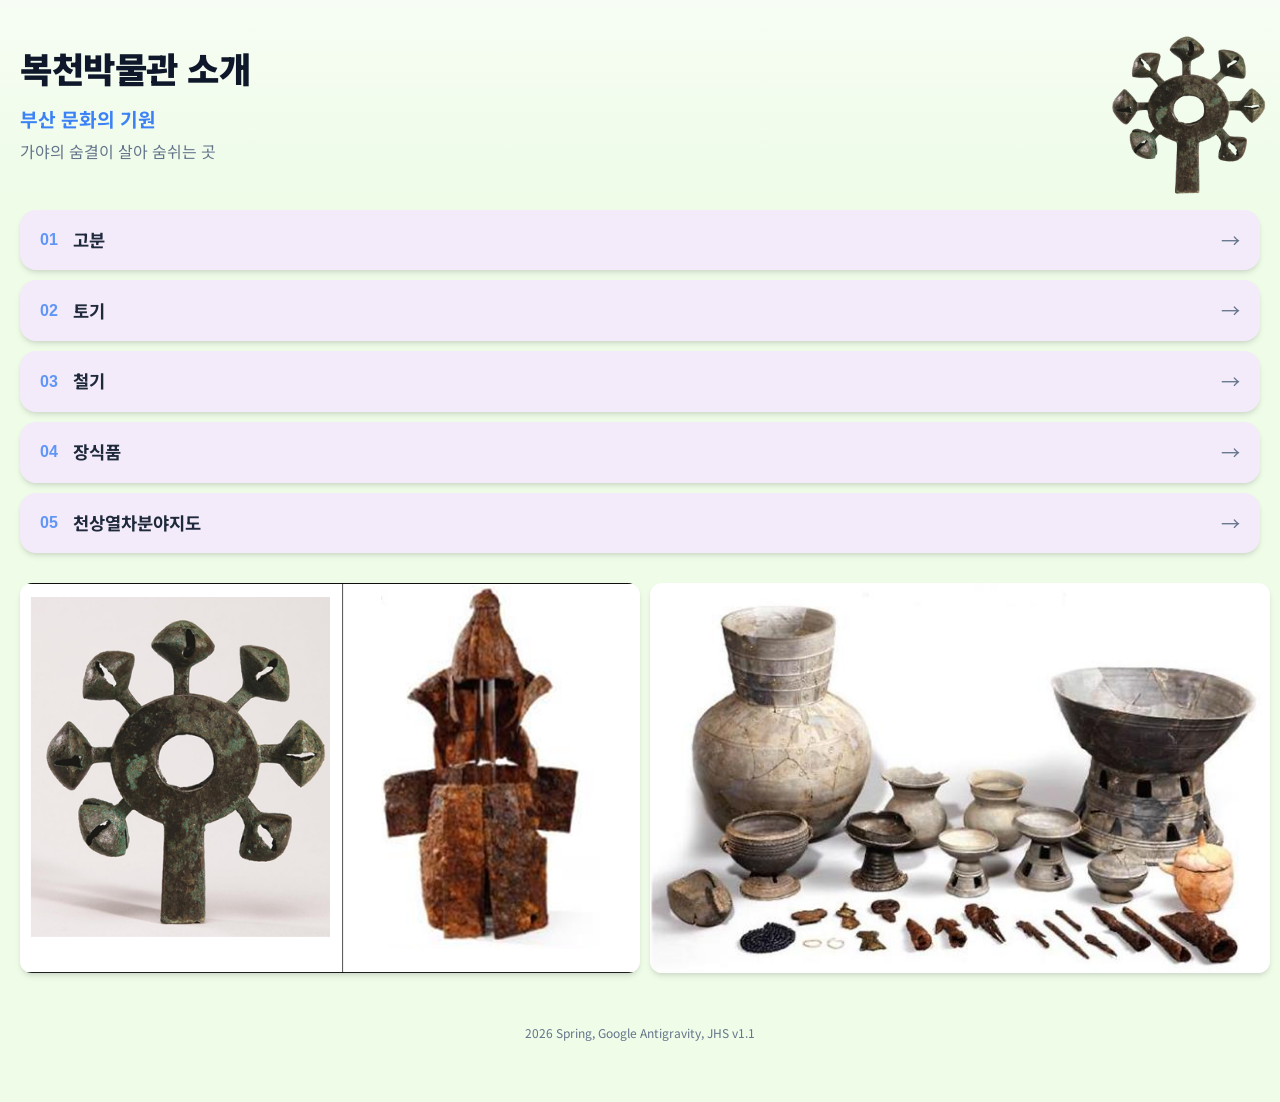
==== index.html @ 8744fbca "Add home screen icon and manifest.json" ====
<!DOCTYPE html>
<html lang="ko">
<head>
    <meta charset="UTF-8">
    <meta name="viewport" content="width=device-width, initial-scale=1.0, maximum-scale=1.0, user-scalable=no">
    <title>복천박물관 소개</title>
    <meta name="description" content="가야의 숨결이 살아 숨 쉬는 부산 복천박물관 모바일 안내">
    <link rel="stylesheet" href="css/styles.css">
    <link rel="preconnect" href="https://fonts.googleapis.com">
    <link rel="preconnect" href="https://fonts.gstatic.com" crossorigin>
    <link href="https://fonts.googleapis.com/css2?family=Noto+Sans+KR:wght@400;500;700;900&display=swap" rel="stylesheet">
    <link rel="icon" type="image/png" href="images/p_1.png">
    <link rel="apple-touch-icon" href="images/p_1.png">
    <link rel="manifest" href="manifest.json">
</head>
<body>
    <header class="header-section">
        <div class="title-container">
            <h1>복천박물관 소개</h1>
            <p class="subtitle">부산 문화의 기원</p>
            <p class="description">가야의 숨결이 살아 숨쉬는 곳</p>
        </div>
        <img src="images/p_1-re.png" alt="복천박물관 유물" class="header-deco-img">
    </header>

    <main class="content-section">
        <div class="category-list">
            <a href="#tomb" class="category-box" data-category="고분">
                <span class="box-number">01</span>
                <h3>고분</h3>
                <span class="arrow">→</span>
            </a>
            <a href="#pottery" class="category-box" data-category="토기">
                <span class="box-number">02</span>
                <h3>토기</h3>
                <span class="arrow">→</span>
            </a>
            <a href="#iron" class="category-box" data-category="철기">
                <span class="box-number">03</span>
                <h3>철기</h3>
                <span class="arrow">→</span>
            </a>
            <a href="#ornament" class="category-box" data-category="장식품">
                <span class="box-number">04</span>
                <h3>장식품</h3>
                <span class="arrow">→</span>
            </a>
            <a href="map.html" class="category-box" data-category="천상열차분야지도">
                <span class="box-number">05</span>
                <h3>천상열차분야지도</h3>
                <span class="arrow">→</span>
            </a>
        </div>
        
        <div class="bottom-images">
            <img src="images/b_2.jpg" alt="복천박물관 전경">
            <img src="images/b_3.jpg" alt="복천박물관 관련 이미지">
        </div>
        
        <div class="footer-text">
            2026 Spring, Google Antigravity, JHS v1.1
        </div>
    </main>

    <script src="js/main.js"></script>
</body>
</html>
---- css/styles.css ----
:root {
    --primary-color: #3b82f6;
    --primary-light: #eaddff;
    --bg-color: #eefce8; /* 옅은 연두색 */
    --text-color: #1e293b;
    --text-light: #64748b;
    --card-bg: #f4ebfa; /* 옅은 보라색 */
    --shadow: 0 4px 6px -1px rgba(0, 0, 0, 0.1), 0 2px 4px -1px rgba(0, 0, 0, 0.06);
    --shadow-hover: 0 10px 15px -3px rgba(0, 0, 0, 0.1), 0 4px 6px -2px rgba(0, 0, 0, 0.05);
}

* {
    margin: 0;
    padding: 0;
    box-sizing: border-box;
    -webkit-tap-highlight-color: transparent;
}

body {
    font-family: 'Noto Sans KR', sans-serif;
    background-color: var(--bg-color);
    color: var(--text-color);
    line-height: 1.6;
    overflow-x: hidden;
}

/* Header Section */
.header-section {
    padding: 40px 20px 20px;
    background: linear-gradient(180deg, #f7fdf4 0%, var(--bg-color) 100%);
    text-align: left;
    position: relative;
}

.header-deco-img {
    position: absolute;
    bottom: 0px;
    right: 12px;
    width: 165px;
    height: auto;
    opacity: 0.9;
    animation: slideInUp 0.8s ease-out 0.2s both;
    pointer-events: none;
}

.title-container {
    margin-bottom: 15px;
    animation: fadeInDown 0.8s ease-out;
}

.title-container h1 {
    font-size: 2.2rem;
    font-weight: 900;
    color: #0f172a;
    margin-bottom: 8px;
    letter-spacing: -0.5px;
}

.title-container .subtitle {
    font-size: 1.2rem;
    font-weight: 700;
    color: var(--primary-color);
    margin-bottom: 4px;
}

.title-container .description {
    font-size: 1rem;
    font-weight: 400;
    color: var(--text-light);
}

.hero-image {
    width: 100%;
    border-radius: 20px;
    overflow: hidden;
    box-shadow: var(--shadow);
    margin-bottom: 10px;
    animation: fadeIn 1s ease-out 0.3s both;
}

.hero-image img {
    width: 100%;
    height: auto;
    display: block;
    object-fit: cover;
    max-height: 350px;
}

/* Content Section */
.content-section {
    padding: 10px 20px 20px;
    padding-bottom: 60px;
}

/* Category List */
.category-list {
    display: flex;
    flex-direction: column;
    gap: 10px;
    margin-bottom: 30px;
}

.category-box {
    display: flex;
    align-items: center;
    background: var(--card-bg);
    padding: 15px 20px;
    border-radius: 16px;
    text-decoration: none;
    color: var(--text-color);
    box-shadow: var(--shadow);
    transition: all 0.3s ease;
    animation: slideInUp 0.6s ease-out backwards;
}

/* Stagger animation delays for list items */
.category-box:nth-child(1) { animation-delay: 0.1s; }
.category-box:nth-child(2) { animation-delay: 0.2s; }
.category-box:nth-child(3) { animation-delay: 0.3s; }
.category-box:nth-child(4) { animation-delay: 0.4s; }
.category-box:nth-child(5) { animation-delay: 0.5s; }

.category-box:active {
    transform: scale(0.98);
    background-color: var(--primary-light);
}

.box-number {
    font-size: 1.0rem;
    font-weight: 900;
    color: var(--primary-color);
    opacity: 0.8;
    margin-right: 15px;
    font-family: sans-serif;
}

.category-box h3 {
    font-size: 1.1rem;
    font-weight: 700;
    flex-grow: 1;
}

.arrow {
    font-size: 1.2rem;
    color: var(--text-light);
    transition: transform 0.3s ease;
}

.category-box:hover {
    box-shadow: var(--shadow-hover);
    transform: translateY(-2px);
}

.category-box:hover .arrow {
    transform: translateX(5px);
    color: var(--primary-color);
}

/* Bottom Images */
.bottom-images {
    display: flex;
    flex-direction: row;
    gap: 10px;
    animation: fadeIn 1s ease-out 0.8s both;
}

.bottom-images img {
    flex: 1;
    width: 50%;
    height: auto;
    border-radius: 12px;
    box-shadow: var(--shadow);
}

/* Footer Text */
.footer-text {
    text-align: center;
    font-size: 0.75rem;
    color: var(--text-light);
    opacity: 0.1;
    margin-top: 50px;
    font-weight: 400;
    display: block;
    width: 100%;
    animation: fadeIn 1s ease-out 1s both;
}

/* Animations */
@keyframes fadeInDown {
    from {
        opacity: 0;
        transform: translateY(-20px);
    }
    to {
        opacity: 1;
        transform: translateY(0);
    }
}

@keyframes fadeIn {
    from { opacity: 0; }
    to { opacity: 1; }
}

@keyframes slideInUp {
    from {
        opacity: 0;
        transform: translateY(20px);
    }
    to {
        opacity: 1;
        transform: translateY(0);
    }
}

/* Subpage Back Button */
.back-button {
    display: inline-flex;
    align-items: center;
    color: var(--primary-color);
    text-decoration: none;
    font-weight: 700;
    margin-bottom: 15px;
    font-size: 1.1rem;
    align-self: flex-start;
}

.back-button span {
    margin-right: 5px;
}

/* Header Adjustments for Subpages */
.subpage-header {
    display: flex;
    flex-direction: column;
    padding: 20px 20px;
    background: transparent;
    text-align: left;
}

.subpage-header h1 {
    font-size: 1.8rem;
    font-weight: 900;
    color: #0f172a;
    letter-spacing: -0.5px;
    margin-bottom: 10px;
}
/* Accordion Styles */
.accordion {
    display: flex;
    flex-direction: column;
    gap: 10px;
    margin-bottom: 30px;
}

.accordion-item {
    background: var(--card-bg);
    border-radius: 12px;
    overflow: hidden;
    box-shadow: var(--shadow);
    animation: slideInUp 0.6s ease-out backwards;
}

.accordion-header {
    padding: 18px 20px;
    display: flex;
    justify-content: space-between;
    align-items: center;
    cursor: pointer;
    font-weight: 700;
    font-size: 1.1rem;
    color: var(--text-color);
    transition: background-color 0.3s;
}

.accordion-header:active {
    background-color: var(--primary-light);
}

.accordion-icon {
    transition: transform 0.3s;
    color: var(--primary-color);
}

.accordion-item.active .accordion-icon {
    transform: rotate(180deg);
}

.accordion-content {
    max-height: 0;
    overflow: hidden;
    transition: max-height 0.4s ease-out, padding 0.4s ease-out;
    background-color: #fff;
    color: var(--text-color);
    line-height: 1.7;
    font-size: 0.95rem;
}

.accordion-item.active .accordion-content {
    padding: 20px;
    max-height: 1000px; /* arbitrary large value */
    border-top: 1px solid var(--bg-color);
}
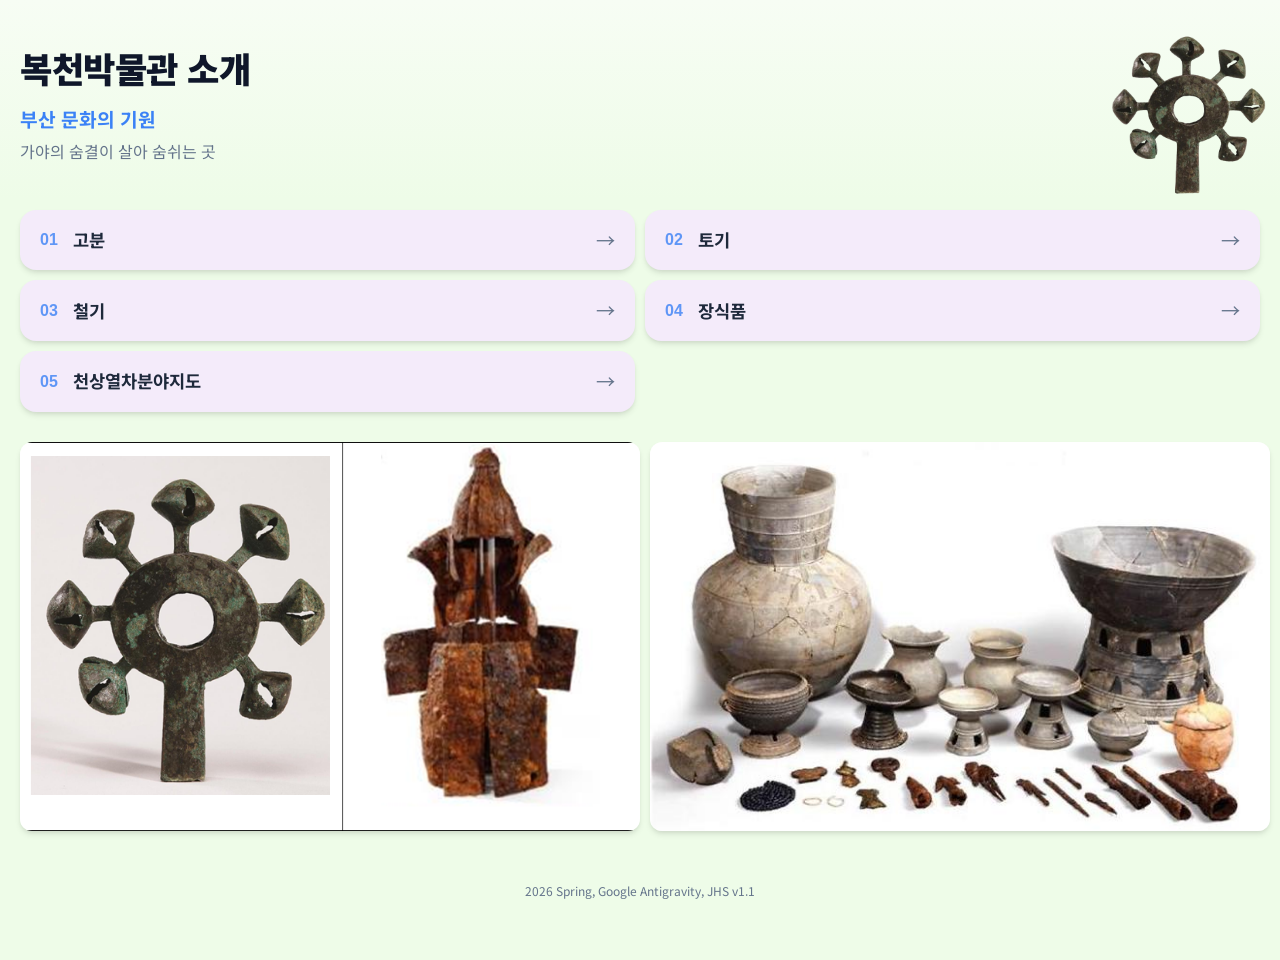
==== commit b8668217: "feat: 첫 화면 메뉴 2열 그리드 배치 및 토기/철기/장식품 하부메뉴 추가" ====
--- a/index.html
+++ b/index.html
@@ -30,21 +30,42 @@
                 <h3>고분</h3>
                 <span class="arrow">→</span>
             </a>
-            <a href="#pottery" class="category-box" data-category="토기">
+            <a href="#pottery" class="category-box" data-category="토기" id="pottery-btn">
                 <span class="box-number">02</span>
                 <h3>토기</h3>
                 <span class="arrow">→</span>
             </a>
-            <a href="#iron" class="category-box" data-category="철기">
+            <div class="submenu-container" id="pottery-submenu">
+                <a href="#horse-cup" class="submenu-item">
+                    <span class="submenu-bullet">•</span> 말머리모양 뿔잔
+                </a>
+                <a href="#turtle-vessel" class="submenu-item">
+                    <span class="submenu-bullet">•</span> 거북장식 원통형 그릇받침
+                </a>
+            </div>
+            <a href="#iron" class="category-box" data-category="철기" id="iron-btn">
                 <span class="box-number">03</span>
                 <h3>철기</h3>
                 <span class="arrow">→</span>
             </a>
-            <a href="#ornament" class="category-box" data-category="장식품">
+            <div class="submenu-container" id="iron-submenu">
+                <a href="#armor" class="submenu-item">
+                    <span class="submenu-bullet">•</span> 갑옷
+                </a>
+                <a href="#bells" class="submenu-item">
+                    <span class="submenu-bullet">•</span> 가지방울
+                </a>
+            </div>
+            <a href="#ornament" class="category-box" data-category="장식품" id="ornament-btn">
                 <span class="box-number">04</span>
                 <h3>장식품</h3>
                 <span class="arrow">→</span>
             </a>
+            <div class="submenu-container" id="ornament-submenu">
+                <a href="#crown" class="submenu-item">
+                    <span class="submenu-bullet">•</span> 금동관
+                </a>
+            </div>
             <a href="map.html" class="category-box" data-category="천상열차분야지도">
                 <span class="box-number">05</span>
                 <h3>천상열차분야지도</h3>
--- a/css/styles.css
+++ b/css/styles.css
@@ -94,10 +94,14 @@
 
 /* Category List */
 .category-list {
-    display: flex;
-    flex-direction: column;
+    display: grid;
+    grid-template-columns: repeat(2, 1fr);
     gap: 10px;
     margin-bottom: 30px;
+}
+
+.category-box:nth-child(5) {
+    grid-column: span 2;
 }
 
 .category-box {
@@ -154,6 +158,53 @@
 .category-box:hover .arrow {
     transform: translateX(5px);
     color: var(--primary-color);
+}
+
+.category-box.active .arrow {
+    transform: rotate(90deg) !important;
+    color: var(--primary-color);
+}
+
+/* Submenu Styles */
+.submenu-container {
+    display: none;
+    grid-column: span 2;
+    flex-direction: column;
+    gap: 8px;
+    padding: 5px 10px 15px;
+    margin-top: -5px;
+    margin-bottom: 10px;
+    animation: fadeIn 0.3s ease-out;
+}
+
+.submenu-container.active {
+    display: flex;
+}
+
+.submenu-item {
+    display: flex;
+    align-items: center;
+    background: #ffffff;
+    padding: 14px 20px;
+    border-radius: 12px;
+    text-decoration: none;
+    color: var(--text-color);
+    box-shadow: var(--shadow);
+    font-size: 0.95rem;
+    font-weight: 500;
+    transition: all 0.2s ease;
+    border-left: 4px solid var(--primary-color);
+}
+
+.submenu-item:hover {
+    background: var(--primary-light);
+    transform: translateX(5px);
+}
+
+.submenu-bullet {
+    color: var(--primary-color);
+    margin-right: 10px;
+    font-weight: bold;
 }
 
 /* Bottom Images */
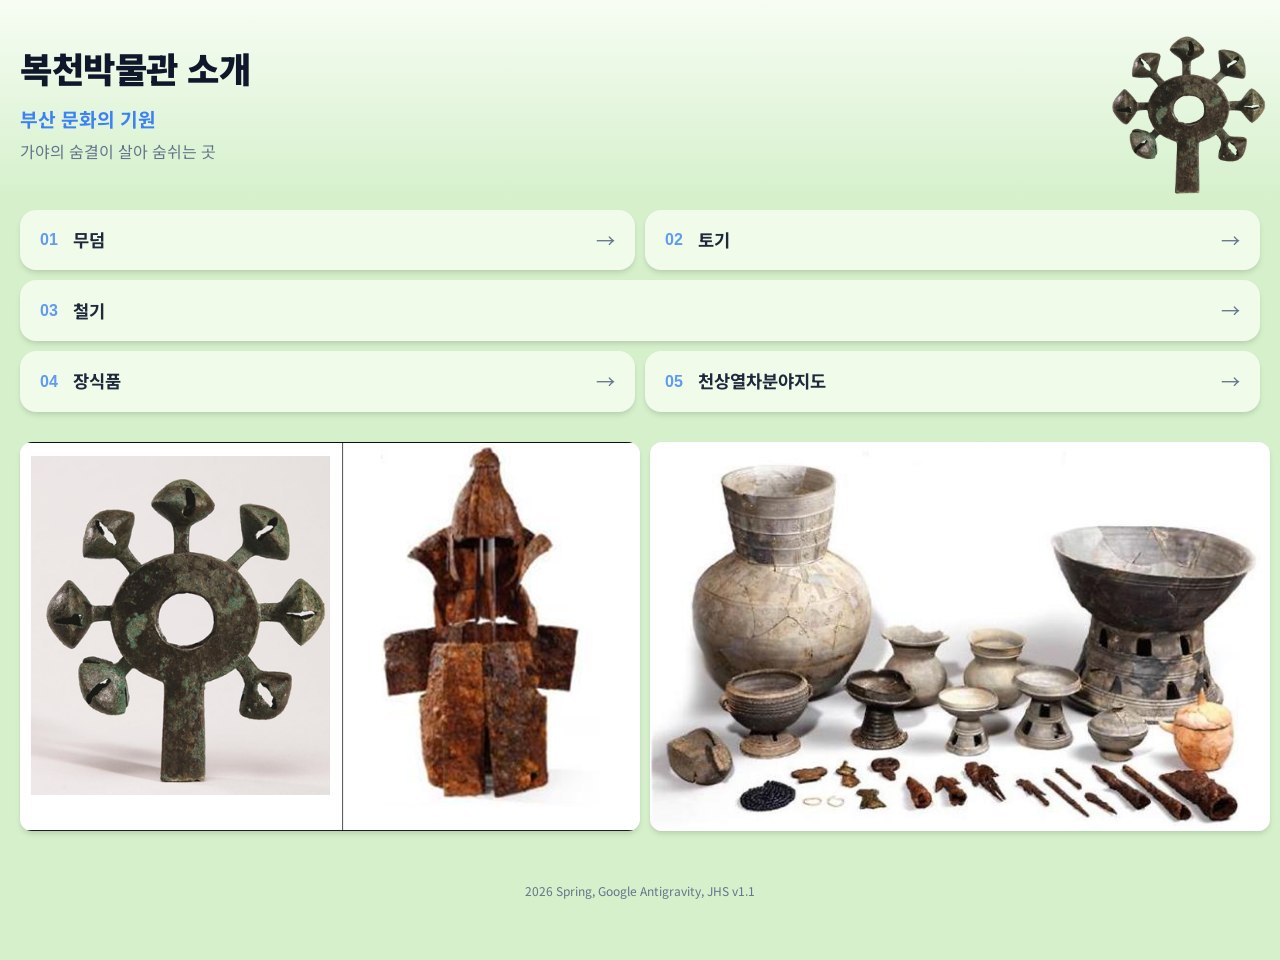
==== commit 807835e4: "style: 첫화면 '고분'을 '무덤'으로 변경 및 하부 메뉴 추가" ====
--- a/index.html
+++ b/index.html
@@ -25,11 +25,25 @@
 
     <main class="content-section">
         <div class="category-list">
-            <a href="#tomb" class="category-box" data-category="고분">
+            <a href="#tomb" class="category-box" data-category="무덤" id="tomb-btn">
                 <span class="box-number">01</span>
-                <h3>고분</h3>
+                <h3>무덤</h3>
                 <span class="arrow">→</span>
             </a>
+            <div class="submenu-container" id="tomb-submenu">
+                <a href="#stone-coffin" class="submenu-item">
+                    <span class="submenu-bullet">•</span> 돌널무덤(석관묘)
+                </a>
+                <a href="#pit-grave" class="submenu-item">
+                    <span class="submenu-bullet">•</span> 움무덤(토광묘)
+                </a>
+                <a href="#stone-chamber" class="submenu-item">
+                    <span class="submenu-bullet">•</span> 돌덧널무덤(석곽묘)
+                </a>
+                <a href="#jar-coffin" class="submenu-item">
+                    <span class="submenu-bullet">•</span> 독널무덤(옹관묘)
+                </a>
+            </div>
             <a href="#pottery" class="category-box" data-category="토기" id="pottery-btn">
                 <span class="box-number">02</span>
                 <h3>토기</h3>
--- a/css/styles.css
+++ b/css/styles.css
@@ -1,10 +1,10 @@
 :root {
     --primary-color: #3b82f6;
     --primary-light: #eaddff;
-    --bg-color: #eefce8; /* 옅은 연두색 */
+    --bg-color: #d5f0cb; /* 조금 더 진한 연두색 */
     --text-color: #1e293b;
     --text-light: #64748b;
-    --card-bg: #f4ebfa; /* 옅은 보라색 */
+    --card-bg: #f1fbe9; /* 배경과 조화로운 아주 연한 연두색 */
     --shadow: 0 4px 6px -1px rgba(0, 0, 0, 0.1), 0 2px 4px -1px rgba(0, 0, 0, 0.06);
     --shadow-hover: 0 10px 15px -3px rgba(0, 0, 0, 0.1), 0 4px 6px -2px rgba(0, 0, 0, 0.05);
 }
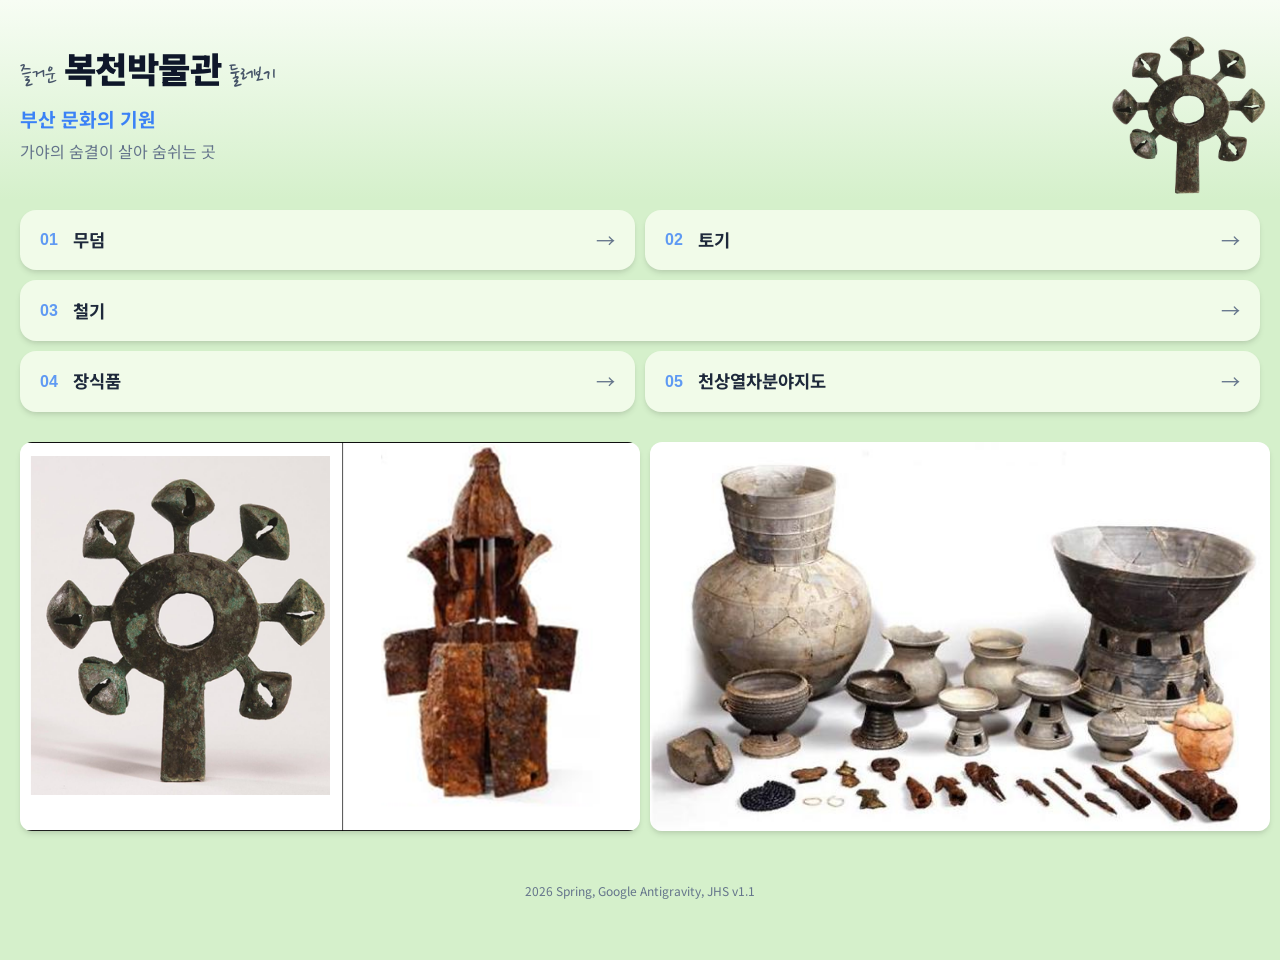
==== commit 7c0a33c6: "style: 첫 화면 헤더 텍스트 변경 및 손글씨체 적용 ('즐거운 복천박물관 둘러보기')" ====
--- a/index.html
+++ b/index.html
@@ -8,7 +8,7 @@
     <link rel="stylesheet" href="css/styles.css">
     <link rel="preconnect" href="https://fonts.googleapis.com">
     <link rel="preconnect" href="https://fonts.gstatic.com" crossorigin>
-    <link href="https://fonts.googleapis.com/css2?family=Noto+Sans+KR:wght@400;500;700;900&display=swap" rel="stylesheet">
+    <link href="https://fonts.googleapis.com/css2?family=Noto+Sans+KR:wght@400;500;700;900&family=Nanum+Pen+Script&display=swap" rel="stylesheet">
     <link rel="icon" type="image/png" href="images/p_1.png">
     <link rel="apple-touch-icon" href="images/p_1.png">
     <link rel="manifest" href="manifest.json">
@@ -16,7 +16,11 @@
 <body>
     <header class="header-section">
         <div class="title-container">
-            <h1>복천박물관 소개</h1>
+            <h1 class="main-title">
+                <span class="title-handwritten">즐거운</span>
+                <span class="title-main">복천박물관</span>
+                <span class="title-handwritten">둘러보기</span>
+            </h1>
             <p class="subtitle">부산 문화의 기원</p>
             <p class="description">가야의 숨결이 살아 숨쉬는 곳</p>
         </div>
@@ -50,8 +54,11 @@
                 <span class="arrow">→</span>
             </a>
             <div class="submenu-container" id="pottery-submenu">
-                <a href="#horse-cup" class="submenu-item">
-                    <span class="submenu-bullet">•</span> 말머리모양 뿔잔
+                <a href="#duck-pottery" class="submenu-item">
+                    <span class="submenu-bullet">•</span> 오리 모양 토기
+                </a>
+                <a href="#shoes-pottery" class="submenu-item">
+                    <span class="submenu-bullet">•</span> 신발 모양 토기
                 </a>
                 <a href="#turtle-vessel" class="submenu-item">
                     <span class="submenu-bullet">•</span> 거북장식 원통형 그릇받침
--- a/css/styles.css
+++ b/css/styles.css
@@ -54,6 +54,22 @@
     color: #0f172a;
     margin-bottom: 8px;
     letter-spacing: -0.5px;
+    display: flex;
+    align-items: baseline;
+    gap: 8px;
+    flex-wrap: wrap;
+}
+
+.title-container .title-handwritten {
+    font-family: 'Nanum Pen Script', cursive;
+    font-size: 1.5rem;
+    color: #475569;
+    font-weight: 400;
+}
+
+.title-container .title-main {
+    font-family: 'Noto Sans KR', sans-serif;
+    font-weight: 900;
 }
 
 .title-container .subtitle {
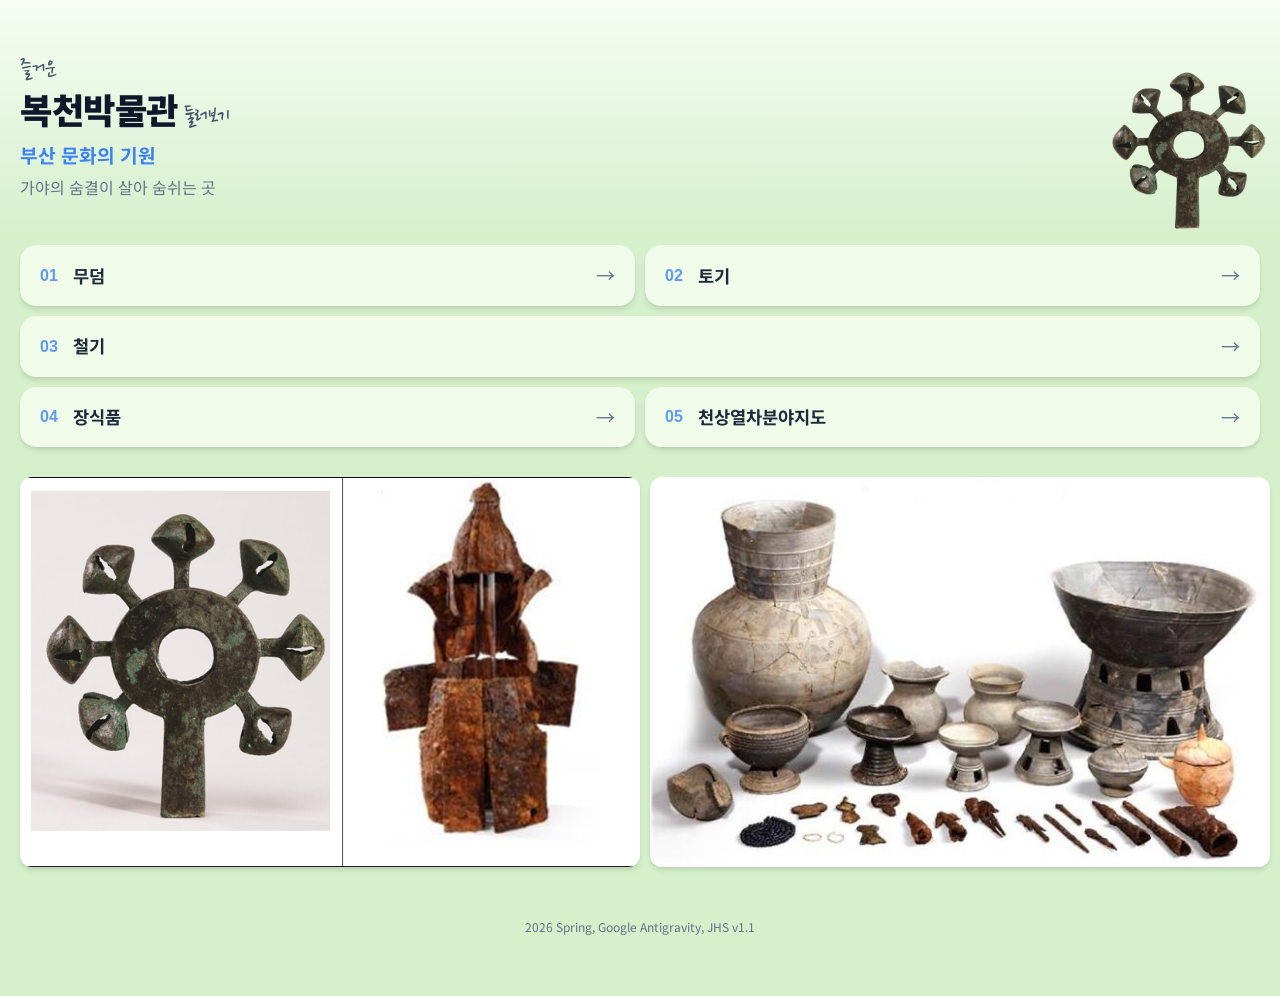
==== commit 489c0486: "style: 메인 헤더 레이아웃을 2줄로 수정하여 모바일 겹침 문제 해결" ====
--- a/index.html
+++ b/index.html
@@ -17,9 +17,13 @@
     <header class="header-section">
         <div class="title-container">
             <h1 class="main-title">
-                <span class="title-handwritten">즐거운</span>
-                <span class="title-main">복천박물관</span>
-                <span class="title-handwritten">둘러보기</span>
+                <div class="title-line-1">
+                    <span class="title-handwritten">즐거운</span>
+                </div>
+                <div class="title-line-2">
+                    <span class="title-main">복천박물관</span>
+                    <span class="title-handwritten">둘러보기</span>
+                </div>
             </h1>
             <p class="subtitle">부산 문화의 기원</p>
             <p class="description">가야의 숨결이 살아 숨쉬는 곳</p>
--- a/css/styles.css
+++ b/css/styles.css
@@ -54,10 +54,17 @@
     color: #0f172a;
     margin-bottom: 8px;
     letter-spacing: -0.5px;
+    line-height: 1.25;
+}
+
+.title-container .title-line-1 {
+    margin-bottom: 2px;
+}
+
+.title-container .title-line-2 {
     display: flex;
     align-items: baseline;
-    gap: 8px;
-    flex-wrap: wrap;
+    gap: 6px;
 }
 
 .title-container .title-handwritten {
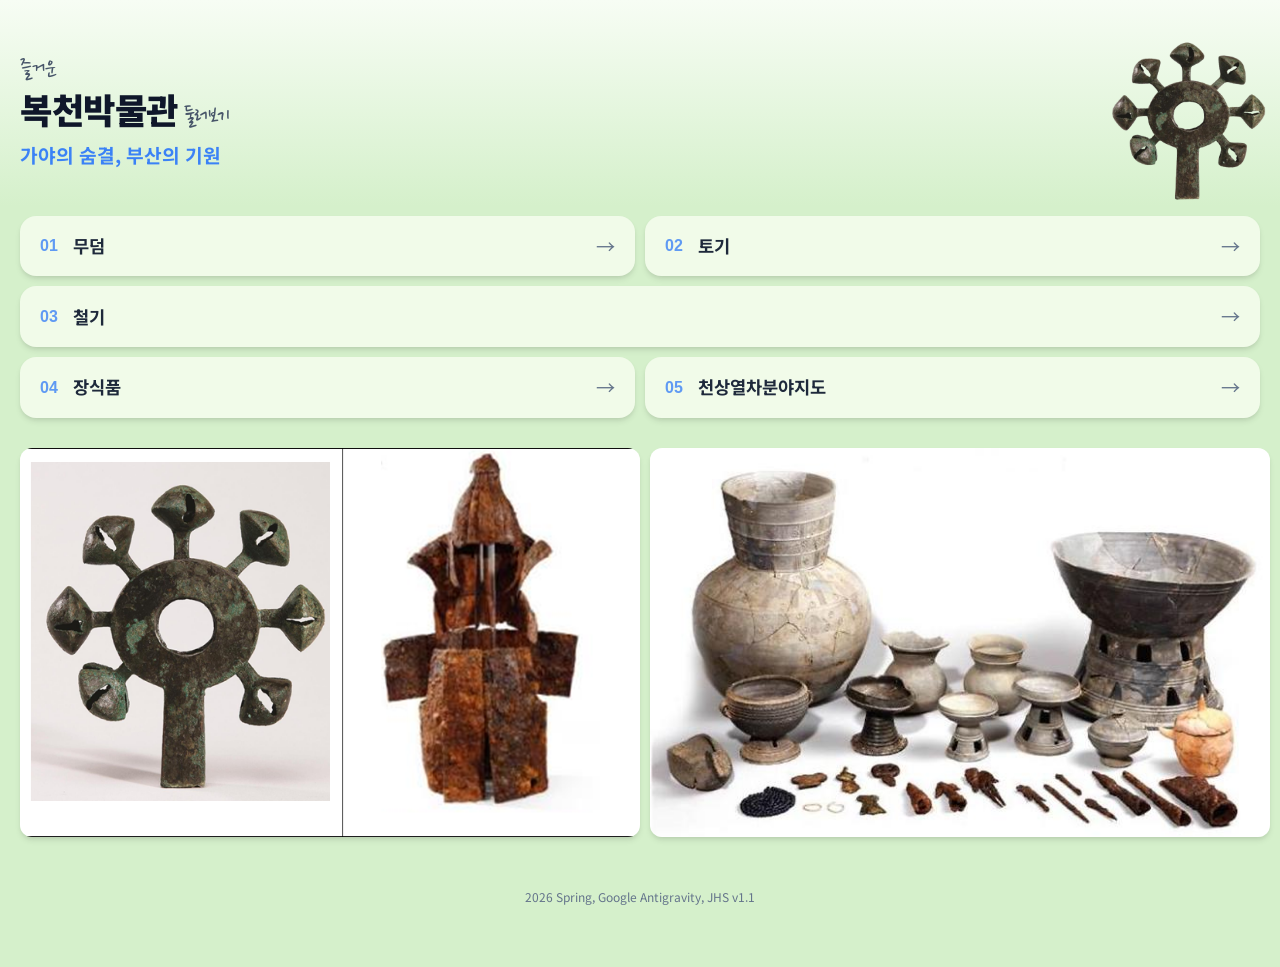
==== commit 6c982df6: "style: 서브타이틀 문구를 '가야의 숨결, 부산의 기원'으로 병합 및 축소" ====
--- a/index.html
+++ b/index.html
@@ -25,8 +25,7 @@
                     <span class="title-handwritten">둘러보기</span>
                 </div>
             </h1>
-            <p class="subtitle">부산 문화의 기원</p>
-            <p class="description">가야의 숨결이 살아 숨쉬는 곳</p>
+            <p class="subtitle">가야의 숨결, 부산의 기원</p>
         </div>
         <img src="images/p_1-re.png" alt="복천박물관 유물" class="header-deco-img">
     </header>
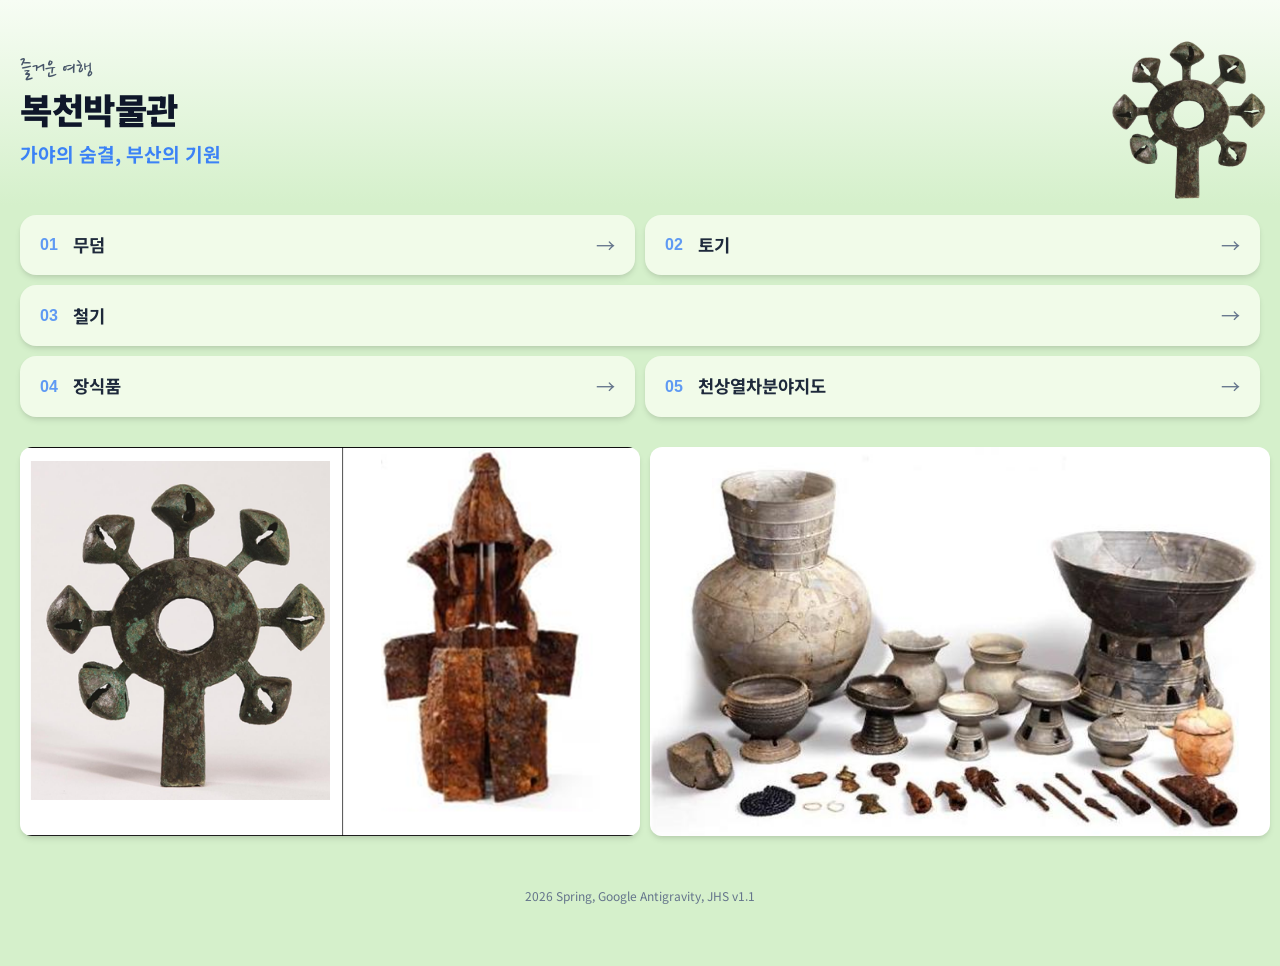
==== commit 17c3ed90: "style: 타이틀을 '즐거운 여행' (손글씨) + '복천박물관' (기존 서체) 조합으로 수정" ====
--- a/index.html
+++ b/index.html
@@ -18,11 +18,10 @@
         <div class="title-container">
             <h1 class="main-title">
                 <div class="title-line-1">
-                    <span class="title-handwritten">즐거운</span>
+                    <span class="title-handwritten">즐거운 여행</span>
                 </div>
                 <div class="title-line-2">
                     <span class="title-main">복천박물관</span>
-                    <span class="title-handwritten">둘러보기</span>
                 </div>
             </h1>
             <p class="subtitle">가야의 숨결, 부산의 기원</p>
